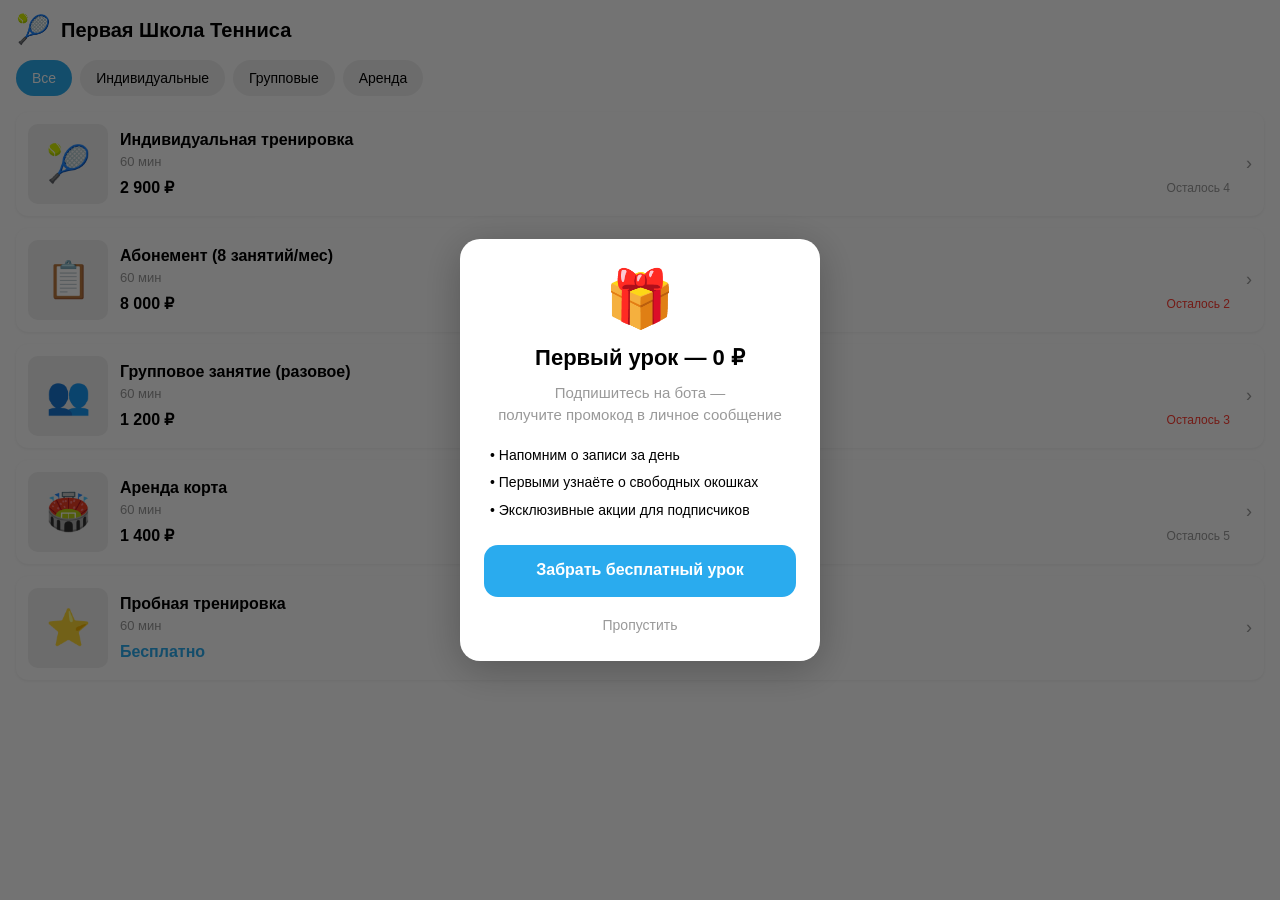
==== tg-app/index.html @ a98860bc "Add offer modal — shown once on first visit Shows gift offer with CTA link to bot, remembers dismiss" ====
<!DOCTYPE html>
<html lang="ru">
<head>
  <meta charset="UTF-8">
  <!-- Запрет масштабирования — Mini App должен вести себя как нативное приложение -->
  <meta name="viewport" content="width=device-width, initial-scale=1.0, maximum-scale=1.0, user-scalable=no">
  <title>Школа тенниса</title>

  <!-- Telegram Web App SDK -->
  <script src="https://telegram.org/js/telegram-web-app.js"></script>

  <!-- Стили приложения -->
  <link rel="stylesheet" href="styles.css">
</head>
<body>

  <!-- ============================================= -->
  <!-- КОНТЕЙНЕР ПРИЛОЖЕНИЯ                          -->
  <!-- Все экраны живут внутри #app.                 -->
  <!-- Активный экран имеет класс .screen--active    -->
  <!-- ============================================= -->
  <div id="app">

    <!-- =========================================== -->
    <!-- ЭКРАН 1: КАТАЛОГ УСЛУГ (главный)            -->
    <!-- =========================================== -->
    <div id="screen-catalog" class="screen screen--active">

      <!-- Шапка с названием школы -->
      <header class="catalog-header">
        <div class="catalog-header__icon">🎾</div>
        <h1 class="catalog-header__title">Первая Школа Тенниса</h1>
      </header>

      <!-- Чипы-фильтры по категориям -->
      <div class="chips" id="category-chips">
        <button class="chip chip--active" data-category="all">Все</button>
        <button class="chip" data-category="individual">Индивидуальные</button>
        <button class="chip" data-category="group">Групповые</button>
        <button class="chip" data-category="rent">Аренда</button>
      </div>

      <!-- Список карточек услуг (заполняется из app.js) -->
      <div class="service-list" id="service-list">
        <!-- Скелетоны показываются при загрузке -->
      </div>

    </div>

    <!-- =========================================== -->
    <!-- ЭКРАН 2: ДЕТАЛИ УСЛУГИ                      -->
    <!-- =========================================== -->
    <div id="screen-detail" class="screen">

      <div class="detail" id="detail-content">
        <!-- Большое фото услуги -->
        <div class="detail__image" id="detail-image"></div>

        <!-- Информация об услуге -->
        <div class="detail__body">
          <h2 class="detail__title" id="detail-title"></h2>
          <span class="detail__duration" id="detail-duration"></span>
          <p class="detail__description" id="detail-description"></p>

          <div class="divider"></div>

          <!-- Блок тренера -->
          <div class="coach-block" id="detail-coach">
            <div class="coach-block__avatar" id="coach-avatar"></div>
            <div class="coach-block__info">
              <div class="coach-block__name" id="coach-name"></div>
              <div class="coach-block__meta" id="coach-meta"></div>
            </div>
          </div>

          <div class="divider"></div>

          <!-- Доступность -->
          <div class="detail__availability">
            <div class="detail__spots" id="detail-spots"></div>
            <div class="detail__next-slot" id="detail-next-slot"></div>
          </div>
        </div>
      </div>

    </div>

    <!-- =========================================== -->
    <!-- ЭКРАН 3: ВЫБОР ДАТЫ И ВРЕМЕНИ               -->
    <!-- =========================================== -->
    <div id="screen-datetime" class="screen">

      <div class="datetime">
        <h2 class="section-title">Выберите дату</h2>

        <!-- Календарь -->
        <div class="calendar">
          <div class="calendar__header">
            <button class="calendar__arrow" id="cal-prev" aria-label="Предыдущий месяц">&#8249;</button>
            <span class="calendar__month" id="cal-month"></span>
            <button class="calendar__arrow" id="cal-next" aria-label="Следующий месяц">&#8250;</button>
          </div>
          <div class="calendar__weekdays">
            <span>Пн</span><span>Вт</span><span>Ср</span>
            <span>Чт</span><span>Пт</span><span>Сб</span><span>Вс</span>
          </div>
          <div class="calendar__days" id="cal-days">
            <!-- Дни генерируются в app.js -->
          </div>
        </div>

        <!-- Временные слоты -->
        <div id="time-section" class="time-section time-section--hidden">
          <h2 class="section-title">Доступное время</h2>
          <div class="time-slots" id="time-slots">
            <!-- Чипы времени генерируются в app.js -->
          </div>
        </div>

        <!-- Пустое состояние -->
        <div id="no-slots" class="empty-state empty-state--hidden">
          <div class="empty-state__icon">📅</div>
          <div class="empty-state__text">Нет свободных слотов на эту дату</div>
          <div class="empty-state__hint">Выберите другой день</div>
        </div>
      </div>

    </div>

    <!-- =========================================== -->
    <!-- ЭКРАН 4: ПОДТВЕРЖДЕНИЕ ЗАПИСИ               -->
    <!-- =========================================== -->
    <div id="screen-confirm" class="screen">

      <div class="confirm">
        <h2 class="section-title">Проверьте запись</h2>

        <!-- Карточка-резюме -->
        <div class="summary-card" id="summary-card">
          <div class="summary-card__title" id="summary-title"></div>
          <div class="summary-card__row">
            <span class="summary-card__icon">📅</span>
            <span id="summary-date"></span>
          </div>
          <div class="summary-card__row">
            <span class="summary-card__icon">🕐</span>
            <span id="summary-time"></span>
          </div>
          <div class="summary-card__row">
            <span class="summary-card__icon">👤</span>
            <span id="summary-coach"></span>
          </div>
          <div class="summary-card__row">
            <span class="summary-card__icon">💰</span>
            <span id="summary-price"></span>
          </div>
        </div>

        <div class="divider"></div>

        <!-- Данные пользователя -->
        <h2 class="section-title">Ваши данные</h2>

        <div class="form-group">
          <label class="form-label">Имя</label>
          <div class="form-value" id="confirm-name"></div>
        </div>

        <div class="form-group">
          <label class="form-label">Телефон</label>
          <input
            type="tel"
            class="form-input"
            id="confirm-phone"
            placeholder="+7 (___) ___-__-__"
            inputmode="tel"
          >
        </div>

        <div class="form-group">
          <label class="form-label">Комментарий <span class="form-label--optional">(необязательно)</span></label>
          <textarea
            class="form-textarea"
            id="confirm-comment"
            placeholder="Например: новичок, левша, ребёнку 8 лет"
            maxlength="200"
            rows="2"
          ></textarea>
        </div>
      </div>

    </div>

    <!-- =========================================== -->
    <!-- ЭКРАН 5: УСПЕХ                              -->
    <!-- =========================================== -->
    <div id="screen-success" class="screen">

      <div class="success">
        <!-- Анимированная галочка -->
        <div class="success__checkmark">
          <svg class="checkmark-svg" viewBox="0 0 80 80">
            <circle class="checkmark-circle" cx="40" cy="40" r="36" fill="none" stroke-width="3"/>
            <path class="checkmark-check" d="M24 42 L34 52 L56 30" fill="none" stroke-width="3" stroke-linecap="round" stroke-linejoin="round"/>
          </svg>
        </div>

        <h2 class="success__title">Вы записаны!</h2>

        <!-- Карточка с деталями -->
        <div class="summary-card" id="success-card">
          <div class="summary-card__title" id="success-title"></div>
          <div class="summary-card__row">
            <span class="summary-card__icon">📅</span>
            <span id="success-date"></span>
          </div>
          <div class="summary-card__row">
            <span class="summary-card__icon">🕐</span>
            <span id="success-time"></span>
          </div>
          <div class="summary-card__row">
            <span class="summary-card__icon">👤</span>
            <span id="success-coach"></span>
          </div>
          <div class="summary-card__row">
            <span class="summary-card__icon">📍</span>
            <span>ул. Чернышевского, 94 к3, Саратов</span>
          </div>
        </div>

        <div class="success__booking-number" id="success-number"></div>
        <div class="success__hint">Мы отправили подтверждение в чат бота</div>

        <button class="btn-text" id="btn-back-catalog">Вернуться в каталог</button>
      </div>

    </div>

  </div>

  <!-- =========================================== -->
  <!-- МОДАЛКА-ОФФЕР (показывается один раз)      -->
  <!-- =========================================== -->
  <div id="offer-overlay" class="offer-overlay offer-overlay--hidden">
    <div class="offer-card">
      <div class="offer-card__emoji">🎁</div>
      <h2 class="offer-card__title">Первый урок — 0 ₽</h2>
      <p class="offer-card__subtitle">Подпишитесь на бота —<br>получите промокод в личное сообщение</p>
      <div class="offer-card__bullets">
        <div class="offer-card__bullet">• Напомним о записи за день</div>
        <div class="offer-card__bullet">• Первыми узнаёте о свободных окошках</div>
        <div class="offer-card__bullet">• Эксклюзивные акции для подписчиков</div>
      </div>
      <a href="https://t.me/Pervaya_school_tennis_Bot?start=from_app" class="offer-card__btn" id="offer-btn-cta">Забрать бесплатный урок</a>
      <button class="offer-card__skip" id="offer-btn-skip">Пропустить</button>
    </div>
  </div>

  <!-- Логика приложения -->
  <script src="app.js"></script>

</body>
</html>
---- tg-app/styles.css ----
/* ==============================================
   TELEGRAM MINI APP — ШКОЛА ТЕННИСА
   Стили в нативном стиле Telegram
   ============================================== */

/* --- CSS-переменные: цвета из темы Telegram --- */
/* Fallback-значения для просмотра вне Telegram   */
:root {
  --bg:           var(--tg-theme-bg-color, #ffffff);
  --bg-secondary: var(--tg-theme-secondary-bg-color, #f0f0f0);
  --text:         var(--tg-theme-text-color, #000000);
  --hint:         var(--tg-theme-hint-color, #999999);
  --accent:       var(--tg-theme-accent-text-color, #2AABEE);
  --link:         var(--tg-theme-link-color, #2AABEE);
  --button:       var(--tg-theme-button-color, #2AABEE);
  --button-text:  var(--tg-theme-button-text-color, #ffffff);
  --section-bg:   var(--tg-theme-section-bg-color, #ffffff);
  --section-sep:  var(--tg-theme-section-separator-color, #e0e0e0);
  --subtitle:     var(--tg-theme-subtitle-text-color, #999999);
  --destructive:  var(--tg-theme-destructive-text-color, #ff3b30);

  /* Safe area Telegram */
  --safe-top: var(--tg-content-safe-area-inset-top, 0px);
  --safe-bottom: var(--tg-content-safe-area-inset-bottom, 0px);
  --viewport-top: var(--tg-safe-area-inset-top, 0px);

  /* Внутренние переменные */
  --radius-card: 12px;
  --radius-chip: 20px;
  --radius-image: 12px;
  --radius-input: 10px;
  --padding-screen: 16px;
  --transition-screen: 300ms;
}

/* --- Сброс и базовые стили --- */
*, *::before, *::after {
  box-sizing: border-box;
  margin: 0;
  padding: 0;
}

html, body {
  height: 100%;
  overflow: hidden;
}

body {
  font-family: -apple-system, 'SF Pro Text', 'Helvetica Neue', Arial, sans-serif;
  font-size: 15px;
  line-height: 1.4;
  color: var(--text);
  background: var(--bg);
  -webkit-font-smoothing: antialiased;
  -webkit-tap-highlight-color: transparent;
  /* Запрет выделения текста — поведение как у приложения */
  -webkit-user-select: none;
  user-select: none;
}

/* Поля ввода можно выделять */
input, textarea {
  -webkit-user-select: text;
  user-select: text;
}

/* --- Контейнер приложения --- */
#app {
  position: relative;
  width: 100%;
  height: 100vh;
  height: 100dvh;
  overflow: hidden;
  padding-top: calc(var(--viewport-top) + var(--safe-top));
}

/* --- Экраны --- */
/* Каждый экран занимает весь viewport и скрыт по умолчанию */
.screen {
  position: absolute;
  top: calc(var(--viewport-top) + var(--safe-top));
  left: 0;
  width: 100%;
  height: calc(100dvh - var(--viewport-top) - var(--safe-top));
  overflow-y: auto;
  overflow-x: hidden;
  -webkit-overflow-scrolling: touch;
  padding-bottom: calc(var(--safe-bottom) + 20px);

  /* Анимация перехода */
  opacity: 0;
  transform: translateX(30px);
  pointer-events: none;
  transition:
    opacity var(--transition-screen) ease-out,
    transform var(--transition-screen) ease-out;
  will-change: opacity, transform;
}

/* Активный экран */
.screen--active {
  opacity: 1;
  transform: translateX(0);
  pointer-events: auto;
  z-index: 1;
}

/* Экран уходит влево при навигации вперёд */
.screen--exit-left {
  opacity: 0;
  transform: translateX(-30px);
}


/* ==============================================
   ЭКРАН 1: КАТАЛОГ
   ============================================== */

/* --- Шапка каталога --- */
.catalog-header {
  display: flex;
  align-items: center;
  gap: 10px;
  padding: 16px var(--padding-screen) 8px;
}

.catalog-header__icon {
  font-size: 28px;
  line-height: 1;
}

.catalog-header__title {
  font-size: 20px;
  font-weight: 700;
  color: var(--text);
}

/* --- Чипы-фильтры --- */
.chips {
  display: flex;
  gap: 8px;
  padding: 8px var(--padding-screen) 16px;
  overflow-x: auto;
  scrollbar-width: none;
}

.chips::-webkit-scrollbar {
  display: none;
}

.chip {
  flex-shrink: 0;
  height: 36px;
  padding: 0 16px;
  border: none;
  border-radius: var(--radius-chip);
  background: var(--bg-secondary);
  color: var(--text);
  font-size: 14px;
  font-weight: 500;
  cursor: pointer;
  transition: all 150ms ease;
  /* Визуальная отдача при тапе */
  -webkit-tap-highlight-color: transparent;
}

.chip:active {
  transform: scale(0.95);
}

.chip--active {
  background: var(--accent);
  color: #fff;
}

/* --- Список карточек услуг --- */
.service-list {
  display: flex;
  flex-direction: column;
  gap: 12px;
  padding: 0 var(--padding-screen) 24px;
}

/* --- Карточка услуги --- */
.service-card {
  display: flex;
  gap: 12px;
  padding: 12px;
  background: var(--section-bg);
  border-radius: var(--radius-card);
  cursor: pointer;
  transition: transform 150ms ease, box-shadow 150ms ease;
  -webkit-tap-highlight-color: transparent;
  /* Тень для объёма */
  box-shadow: 0 1px 3px rgba(0,0,0,0.06);
}

.service-card:active {
  transform: scale(0.98);
}

/* Фото услуги на карточке */
.service-card__image {
  flex-shrink: 0;
  width: 80px;
  height: 80px;
  border-radius: 10px;
  background: var(--bg-secondary);
  display: flex;
  align-items: center;
  justify-content: center;
  font-size: 36px;
  overflow: hidden;
}

/* Информация на карточке */
.service-card__info {
  display: flex;
  flex-direction: column;
  justify-content: center;
  gap: 2px;
  min-width: 0;
  flex: 1;
}

.service-card__title {
  font-size: 16px;
  font-weight: 600;
  color: var(--text);
  white-space: nowrap;
  overflow: hidden;
  text-overflow: ellipsis;
}

.service-card__duration {
  font-size: 13px;
  color: var(--hint);
}

.service-card__bottom {
  display: flex;
  align-items: center;
  justify-content: space-between;
  margin-top: 4px;
}

.service-card__price {
  font-size: 16px;
  font-weight: 700;
  color: var(--text);
}

.service-card__price--free {
  color: var(--accent);
}

.service-card__spots {
  font-size: 12px;
  color: var(--hint);
}

.service-card__spots--low {
  color: var(--destructive);
  font-weight: 500;
}

.service-card__arrow {
  flex-shrink: 0;
  display: flex;
  align-items: center;
  color: var(--hint);
  font-size: 18px;
  padding-left: 4px;
}

/* --- Скелетон-загрузка --- */
.skeleton-card {
  display: flex;
  gap: 12px;
  padding: 12px;
  background: var(--section-bg);
  border-radius: var(--radius-card);
  box-shadow: 0 1px 3px rgba(0,0,0,0.06);
}

.skeleton-image {
  flex-shrink: 0;
  width: 80px;
  height: 80px;
  border-radius: 10px;
  background: var(--bg-secondary);
  animation: skeleton-pulse 1.5s ease-in-out infinite;
}

.skeleton-lines {
  flex: 1;
  display: flex;
  flex-direction: column;
  gap: 8px;
  justify-content: center;
}

.skeleton-line {
  height: 14px;
  border-radius: 7px;
  background: var(--bg-secondary);
  animation: skeleton-pulse 1.5s ease-in-out infinite;
}

.skeleton-line--short { width: 60%; }
.skeleton-line--medium { width: 40%; }
.skeleton-line--price { width: 30%; height: 18px; }

@keyframes skeleton-pulse {
  0%, 100% { opacity: 0.4; }
  50% { opacity: 1; }
}


/* ==============================================
   ЭКРАН 2: ДЕТАЛИ УСЛУГИ
   ============================================== */

.detail__image {
  width: 100%;
  aspect-ratio: 16 / 9;
  background: var(--bg-secondary);
  display: flex;
  align-items: center;
  justify-content: center;
  font-size: 64px;
  overflow: hidden;
}

.detail__body {
  padding: 16px var(--padding-screen);
}

.detail__title {
  font-size: 22px;
  font-weight: 700;
  color: var(--text);
  margin-bottom: 4px;
}

.detail__duration {
  font-size: 14px;
  color: var(--hint);
  display: block;
  margin-bottom: 12px;
}

.detail__description {
  font-size: 15px;
  color: var(--text);
  line-height: 1.5;
  margin-bottom: 4px;
}

/* --- Разделитель --- */
.divider {
  height: 1px;
  background: var(--section-sep);
  margin: 16px 0;
}

/* --- Блок тренера --- */
.coach-block {
  display: flex;
  align-items: center;
  gap: 12px;
}

.coach-block__avatar {
  width: 48px;
  height: 48px;
  border-radius: 50%;
  background: var(--bg-secondary);
  display: flex;
  align-items: center;
  justify-content: center;
  font-size: 22px;
  flex-shrink: 0;
  overflow: hidden;
}

.coach-block__name {
  font-size: 16px;
  font-weight: 600;
  color: var(--text);
}

.coach-block__meta {
  font-size: 13px;
  color: var(--hint);
  margin-top: 2px;
}

/* --- Доступность --- */
.detail__availability {
  display: flex;
  flex-direction: column;
  gap: 4px;
}

.detail__spots {
  font-size: 15px;
  font-weight: 500;
  color: var(--accent);
}

.detail__spots--low {
  color: var(--destructive);
}

.detail__next-slot {
  font-size: 13px;
  color: var(--hint);
}


/* ==============================================
   ЭКРАН 3: ДАТА И ВРЕМЯ
   ============================================== */

.datetime {
  padding: var(--padding-screen);
}

.section-title {
  font-size: 17px;
  font-weight: 600;
  color: var(--text);
  margin-bottom: 12px;
}

/* --- Календарь --- */
.calendar {
  background: var(--section-bg);
  border-radius: var(--radius-card);
  padding: 12px;
  box-shadow: 0 1px 3px rgba(0,0,0,0.06);
  margin-bottom: 24px;
}

.calendar__header {
  display: flex;
  align-items: center;
  justify-content: space-between;
  margin-bottom: 12px;
}

.calendar__month {
  font-size: 16px;
  font-weight: 600;
  color: var(--text);
  text-transform: capitalize;
}

.calendar__arrow {
  width: 36px;
  height: 36px;
  display: flex;
  align-items: center;
  justify-content: center;
  border: none;
  background: var(--bg-secondary);
  border-radius: 50%;
  font-size: 20px;
  color: var(--text);
  cursor: pointer;
  transition: all 150ms ease;
}

.calendar__arrow:active {
  transform: scale(0.9);
}

.calendar__arrow:disabled {
  opacity: 0.3;
  cursor: default;
}

.calendar__weekdays {
  display: grid;
  grid-template-columns: repeat(7, 1fr);
  text-align: center;
  margin-bottom: 8px;
}

.calendar__weekdays span {
  font-size: 12px;
  font-weight: 500;
  color: var(--hint);
  padding: 4px 0;
}

.calendar__days {
  display: grid;
  grid-template-columns: repeat(7, 1fr);
  gap: 4px;
}

/* Ячейка дня */
.cal-day {
  aspect-ratio: 1;
  display: flex;
  align-items: center;
  justify-content: center;
  border-radius: 50%;
  font-size: 15px;
  cursor: pointer;
  transition: all 150ms ease;
  border: none;
  background: transparent;
  color: var(--text);
  position: relative;
}

.cal-day:active {
  transform: scale(0.9);
}

/* Пустая ячейка (для выравнивания сетки) */
.cal-day--empty {
  cursor: default;
}

.cal-day--empty:active {
  transform: none;
}

/* Прошедший день */
.cal-day--past {
  color: var(--hint);
  opacity: 0.4;
  cursor: default;
}

.cal-day--past:active {
  transform: none;
}

/* День без свободных слотов */
.cal-day--no-slots {
  color: var(--hint);
  opacity: 0.5;
  cursor: default;
}

.cal-day--no-slots:active {
  transform: none;
}

/* Сегодняшний день — подчёркнут точкой */
.cal-day--today::after {
  content: '';
  position: absolute;
  bottom: 2px;
  width: 4px;
  height: 4px;
  border-radius: 50%;
  background: var(--accent);
}

/* Выбранный день */
.cal-day--selected {
  background: var(--accent);
  color: #fff;
  font-weight: 600;
}

.cal-day--selected::after {
  background: #fff;
}

/* Доступный день — точка-индикатор */
.cal-day--has-slots::after {
  content: '';
  position: absolute;
  bottom: 2px;
  width: 4px;
  height: 4px;
  border-radius: 50%;
  background: var(--accent);
}

/* --- Временные слоты --- */
.time-section {
  margin-top: 0;
  transition: opacity 200ms ease;
}

.time-section--hidden {
  display: none;
}

.time-slots {
  display: flex;
  flex-wrap: wrap;
  gap: 8px;
}

.time-chip {
  min-width: 72px;
  height: 44px;
  display: flex;
  align-items: center;
  justify-content: center;
  padding: 0 16px;
  border: 2px solid var(--section-sep);
  border-radius: var(--radius-chip);
  background: var(--section-bg);
  color: var(--text);
  font-size: 15px;
  font-weight: 500;
  cursor: pointer;
  transition: all 150ms ease;
}

.time-chip:active {
  transform: scale(0.95);
}

.time-chip--selected {
  background: var(--accent);
  color: #fff;
  border-color: var(--accent);
}

/* --- Пустое состояние --- */
.empty-state {
  display: flex;
  flex-direction: column;
  align-items: center;
  gap: 8px;
  padding: 32px 16px;
  text-align: center;
}

.empty-state--hidden {
  display: none;
}

.empty-state__icon {
  font-size: 48px;
  opacity: 0.5;
}

.empty-state__text {
  font-size: 16px;
  font-weight: 500;
  color: var(--text);
}

.empty-state__hint {
  font-size: 14px;
  color: var(--hint);
}


/* ==============================================
   ЭКРАН 4: ПОДТВЕРЖДЕНИЕ
   ============================================== */

.confirm {
  padding: var(--padding-screen);
}

/* --- Карточка-резюме --- */
.summary-card {
  background: var(--section-bg);
  border-radius: var(--radius-card);
  padding: 16px;
  box-shadow: 0 1px 3px rgba(0,0,0,0.06);
  margin-bottom: 8px;
}

.summary-card__title {
  font-size: 17px;
  font-weight: 600;
  color: var(--text);
  margin-bottom: 12px;
}

.summary-card__row {
  display: flex;
  align-items: center;
  gap: 10px;
  padding: 6px 0;
  font-size: 15px;
  color: var(--text);
}

.summary-card__icon {
  font-size: 16px;
  width: 24px;
  text-align: center;
  flex-shrink: 0;
}

/* --- Форма --- */
.form-group {
  margin-bottom: 16px;
}

.form-label {
  display: block;
  font-size: 14px;
  font-weight: 500;
  color: var(--hint);
  margin-bottom: 6px;
}

.form-label--optional {
  font-weight: 400;
  color: var(--hint);
  opacity: 0.7;
}

.form-value {
  font-size: 16px;
  font-weight: 500;
  color: var(--text);
  padding: 10px 0;
}

.form-input,
.form-textarea {
  width: 100%;
  padding: 12px 14px;
  border: 2px solid var(--section-sep);
  border-radius: var(--radius-input);
  background: var(--section-bg);
  color: var(--text);
  font-size: 16px;
  font-family: inherit;
  outline: none;
  transition: border-color 200ms ease;
  -webkit-appearance: none;
  appearance: none;
}

.form-input:focus,
.form-textarea:focus {
  border-color: var(--accent);
}

.form-input::placeholder,
.form-textarea::placeholder {
  color: var(--hint);
  opacity: 0.7;
}

.form-textarea {
  resize: none;
  min-height: 64px;
}

/* Ошибка валидации */
.form-input--error {
  border-color: var(--destructive);
}

.form-error {
  font-size: 13px;
  color: var(--destructive);
  margin-top: 4px;
  display: none;
}

.form-error--visible {
  display: block;
}


/* ==============================================
   ЭКРАН 5: УСПЕХ
   ============================================== */

.success {
  display: flex;
  flex-direction: column;
  align-items: center;
  padding: 40px var(--padding-screen) var(--padding-screen);
  text-align: center;
}

/* --- Анимированная галочка --- */
.success__checkmark {
  width: 80px;
  height: 80px;
  margin-bottom: 20px;
}

.checkmark-svg {
  width: 80px;
  height: 80px;
}

.checkmark-circle {
  stroke: #34c759;
  stroke-dasharray: 226;
  stroke-dashoffset: 226;
  animation: checkmark-circle-draw 500ms ease-out forwards;
}

.checkmark-check {
  stroke: #34c759;
  stroke-dasharray: 60;
  stroke-dashoffset: 60;
  animation: checkmark-check-draw 300ms ease-out 400ms forwards;
}

@keyframes checkmark-circle-draw {
  to { stroke-dashoffset: 0; }
}

@keyframes checkmark-check-draw {
  to { stroke-dashoffset: 0; }
}

.success__title {
  font-size: 22px;
  font-weight: 700;
  color: var(--text);
  margin-bottom: 20px;
}

.success .summary-card {
  width: 100%;
  text-align: left;
  margin-bottom: 16px;
}

.success__booking-number {
  font-size: 14px;
  color: var(--hint);
  margin-bottom: 4px;
}

.success__hint {
  font-size: 13px;
  color: var(--hint);
  margin-bottom: 24px;
}

/* --- Текстовая кнопка --- */
.btn-text {
  display: inline-flex;
  align-items: center;
  justify-content: center;
  height: 44px;
  padding: 0 24px;
  border: none;
  background: transparent;
  color: var(--accent);
  font-size: 16px;
  font-weight: 500;
  cursor: pointer;
  border-radius: var(--radius-chip);
  transition: all 150ms ease;
  font-family: inherit;
}

.btn-text:active {
  background: rgba(42, 171, 238, 0.1);
  transform: scale(0.97);
}


/* ==============================================
   УТИЛИТЫ
   ============================================== */

/* Скрытие прокрутки */
.no-scroll {
  overflow: hidden !important;
}


/* ==============================================
   МОДАЛКА-ОФФЕР
   ============================================== */

/* Полупрозрачный фон */
.offer-overlay {
  position: fixed;
  inset: 0;
  z-index: 100;
  background: rgba(0, 0, 0, 0.55);
  display: flex;
  align-items: center;
  justify-content: center;
  padding: 24px;

  /* Анимация появления фона */
  opacity: 0;
  transition: opacity 300ms ease;
}

.offer-overlay--visible {
  opacity: 1;
}

.offer-overlay--hidden {
  display: none;
}

/* Карточка оффера */
.offer-card {
  background: var(--section-bg);
  border-radius: 20px;
  padding: 32px 24px 24px;
  width: 100%;
  max-width: 360px;
  text-align: center;
  box-shadow: 0 8px 40px rgba(0, 0, 0, 0.25);

  /* Анимация появления карточки */
  transform: translateY(30px) scale(0.95);
  opacity: 0;
  transition: transform 350ms cubic-bezier(0.34, 1.56, 0.64, 1),
              opacity 300ms ease;
}

.offer-overlay--visible .offer-card {
  transform: translateY(0) scale(1);
  opacity: 1;
}

/* Крупная эмодзи */
.offer-card__emoji {
  font-size: 56px;
  line-height: 1;
  margin-bottom: 16px;
}

/* Заголовок */
.offer-card__title {
  font-size: 22px;
  font-weight: 700;
  color: var(--text);
  margin-bottom: 8px;
}

/* Подзаголовок */
.offer-card__subtitle {
  font-size: 15px;
  color: var(--hint);
  line-height: 1.45;
  margin-bottom: 20px;
}

/* Буллеты */
.offer-card__bullets {
  text-align: left;
  margin-bottom: 24px;
  display: flex;
  flex-direction: column;
  gap: 8px;
}

.offer-card__bullet {
  font-size: 14px;
  color: var(--text);
  line-height: 1.4;
  padding-left: 6px;
}

/* Кнопка CTA */
.offer-card__btn {
  display: flex;
  align-items: center;
  justify-content: center;
  width: 100%;
  height: 52px;
  border: none;
  border-radius: 14px;
  background: #2AABEE;
  color: #fff;
  font-size: 16px;
  font-weight: 600;
  font-family: inherit;
  cursor: pointer;
  transition: transform 150ms ease, opacity 150ms ease;
  -webkit-tap-highlight-color: transparent;
  text-decoration: none;
}

.offer-card__btn:active {
  transform: scale(0.97);
  opacity: 0.9;
}

/* «Пропустить» */
.offer-card__skip {
  display: inline-block;
  margin-top: 16px;
  border: none;
  background: none;
  color: var(--hint);
  font-size: 14px;
  font-family: inherit;
  cursor: pointer;
  padding: 4px 8px;
  transition: opacity 150ms ease;
}

.offer-card__skip:active {
  opacity: 0.6;
}
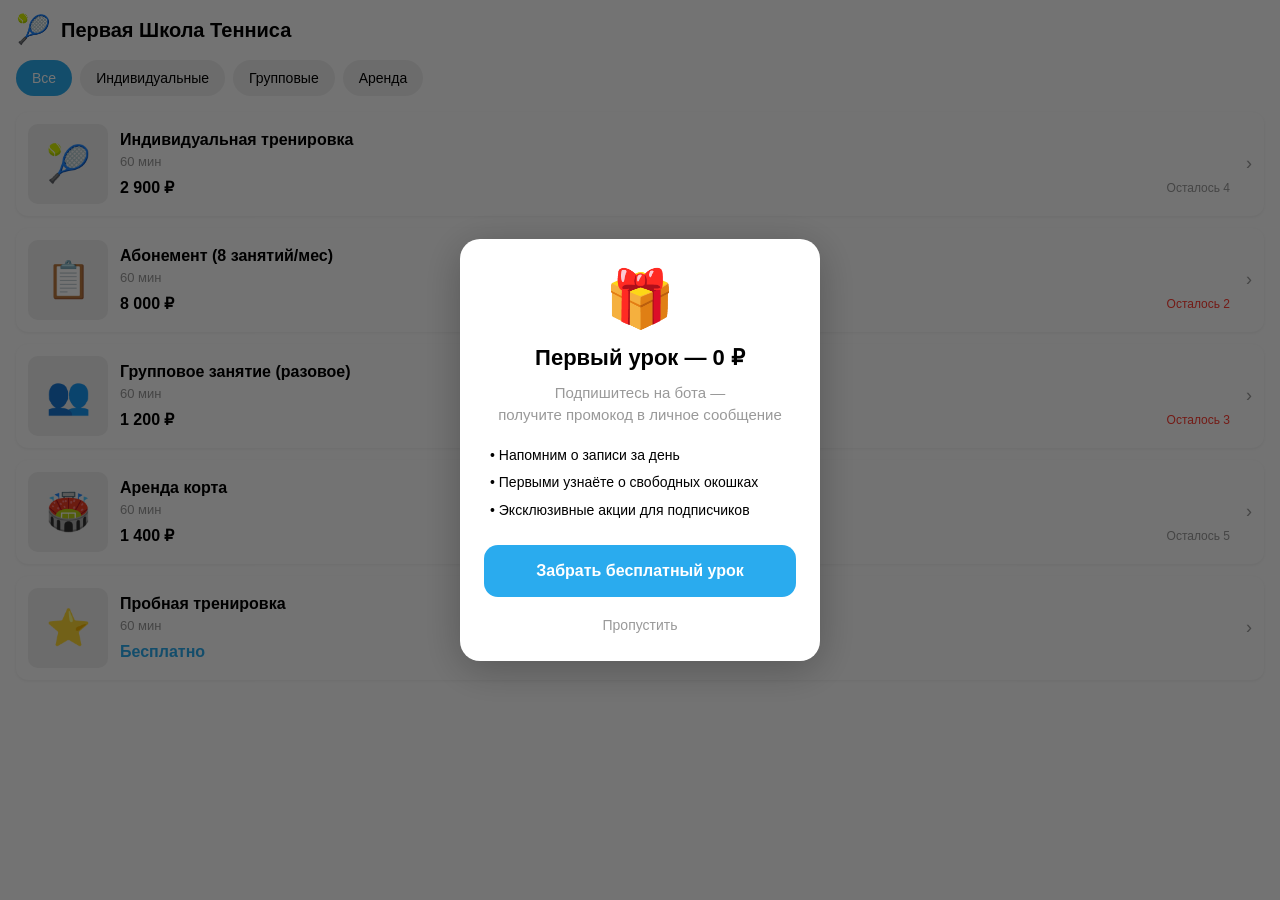
==== commit 35083d55: "Fix offer CTA: use openTelegramLink for proper /start trigger Co-Authored-By: Claude Opus 4.6 <norep" ====
--- a/tg-app/index.html
+++ b/tg-app/index.html
@@ -251,7 +251,7 @@
         <div class="offer-card__bullet">• Первыми узнаёте о свободных окошках</div>
         <div class="offer-card__bullet">• Эксклюзивные акции для подписчиков</div>
       </div>
-      <a href="https://t.me/Pervaya_school_tennis_Bot?start=from_app" class="offer-card__btn" id="offer-btn-cta">Забрать бесплатный урок</a>
+      <button class="offer-card__btn" id="offer-btn-cta">Забрать бесплатный урок</button>
       <button class="offer-card__skip" id="offer-btn-skip">Пропустить</button>
     </div>
   </div>
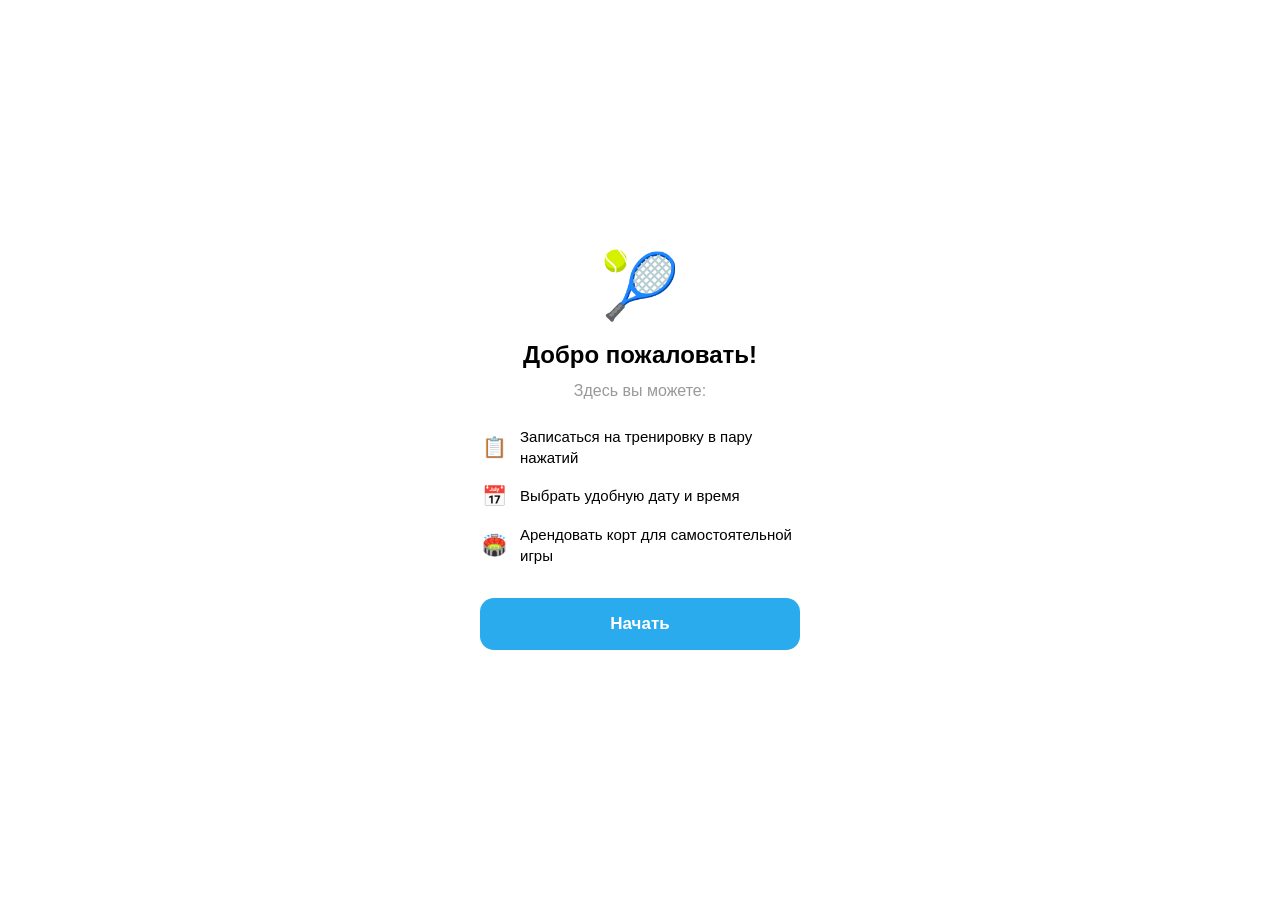
==== commit 9673ec4e: "Add onboarding screen, share button, bot API config - Onboarding: greeting by name, features list, s" ====
--- a/tg-app/index.html
+++ b/tg-app/index.html
@@ -20,6 +20,34 @@
   <!-- Активный экран имеет класс .screen--active    -->
   <!-- ============================================= -->
   <div id="app">
+
+    <!-- =========================================== -->
+    <!-- ЭКРАН 0: ОНБОРДИНГ (показывается один раз) -->
+    <!-- =========================================== -->
+    <div id="screen-onboarding" class="screen">
+
+      <div class="onboarding">
+        <div class="onboarding__emoji">🎾</div>
+        <h1 class="onboarding__title" id="onboarding-title">Добро пожаловать!</h1>
+        <p class="onboarding__subtitle">Здесь вы можете:</p>
+        <div class="onboarding__features">
+          <div class="onboarding__feature">
+            <span class="onboarding__feature-icon">📋</span>
+            <span>Записаться на тренировку в пару нажатий</span>
+          </div>
+          <div class="onboarding__feature">
+            <span class="onboarding__feature-icon">📅</span>
+            <span>Выбрать удобную дату и время</span>
+          </div>
+          <div class="onboarding__feature">
+            <span class="onboarding__feature-icon">🏟️</span>
+            <span>Арендовать корт для самостоятельной игры</span>
+          </div>
+        </div>
+        <button class="onboarding__btn" id="onboarding-btn">Начать</button>
+      </div>
+
+    </div>
 
     <!-- =========================================== -->
     <!-- ЭКРАН 1: КАТАЛОГ УСЛУГ (главный)            -->
@@ -231,6 +259,7 @@
         <div class="success__booking-number" id="success-number"></div>
         <div class="success__hint">Мы отправили подтверждение в чат бота</div>
 
+        <button class="btn-share" id="btn-share">Поделиться с другом</button>
         <button class="btn-text" id="btn-back-catalog">Вернуться в каталог</button>
       </div>
 
--- a/tg-app/styles.css
+++ b/tg-app/styles.css
@@ -870,6 +870,116 @@
 
 
 /* ==============================================
+   ЭКРАН 0: ОНБОРДИНГ
+   ============================================== */
+
+.onboarding {
+  display: flex;
+  flex-direction: column;
+  align-items: center;
+  justify-content: center;
+  min-height: 100%;
+  padding: 40px var(--padding-screen) var(--padding-screen);
+  text-align: center;
+}
+
+.onboarding__emoji {
+  font-size: 64px;
+  line-height: 1;
+  margin-bottom: 20px;
+}
+
+.onboarding__title {
+  font-size: 24px;
+  font-weight: 700;
+  color: var(--text);
+  margin-bottom: 8px;
+}
+
+.onboarding__subtitle {
+  font-size: 16px;
+  color: var(--hint);
+  margin-bottom: 24px;
+}
+
+.onboarding__features {
+  display: flex;
+  flex-direction: column;
+  gap: 14px;
+  text-align: left;
+  width: 100%;
+  max-width: 320px;
+  margin-bottom: 32px;
+}
+
+.onboarding__feature {
+  display: flex;
+  align-items: center;
+  gap: 12px;
+  font-size: 15px;
+  color: var(--text);
+  line-height: 1.4;
+}
+
+.onboarding__feature-icon {
+  font-size: 20px;
+  flex-shrink: 0;
+  width: 28px;
+  text-align: center;
+}
+
+.onboarding__btn {
+  width: 100%;
+  max-width: 320px;
+  height: 52px;
+  border: none;
+  border-radius: 14px;
+  background: var(--button, #2AABEE);
+  color: var(--button-text, #fff);
+  font-size: 17px;
+  font-weight: 600;
+  font-family: inherit;
+  cursor: pointer;
+  transition: transform 150ms ease, opacity 150ms ease;
+  -webkit-tap-highlight-color: transparent;
+}
+
+.onboarding__btn:active {
+  transform: scale(0.97);
+  opacity: 0.9;
+}
+
+
+/* ==============================================
+   КНОПКА «ПОДЕЛИТЬСЯ»
+   ============================================== */
+
+.btn-share {
+  display: inline-flex;
+  align-items: center;
+  justify-content: center;
+  height: 44px;
+  padding: 0 24px;
+  border: 2px solid var(--accent);
+  background: transparent;
+  color: var(--accent);
+  font-size: 15px;
+  font-weight: 500;
+  cursor: pointer;
+  border-radius: var(--radius-chip);
+  transition: all 150ms ease;
+  font-family: inherit;
+  -webkit-tap-highlight-color: transparent;
+  margin-bottom: 8px;
+}
+
+.btn-share:active {
+  background: rgba(42, 171, 238, 0.1);
+  transform: scale(0.97);
+}
+
+
+/* ==============================================
    УТИЛИТЫ
    ============================================== */
 
